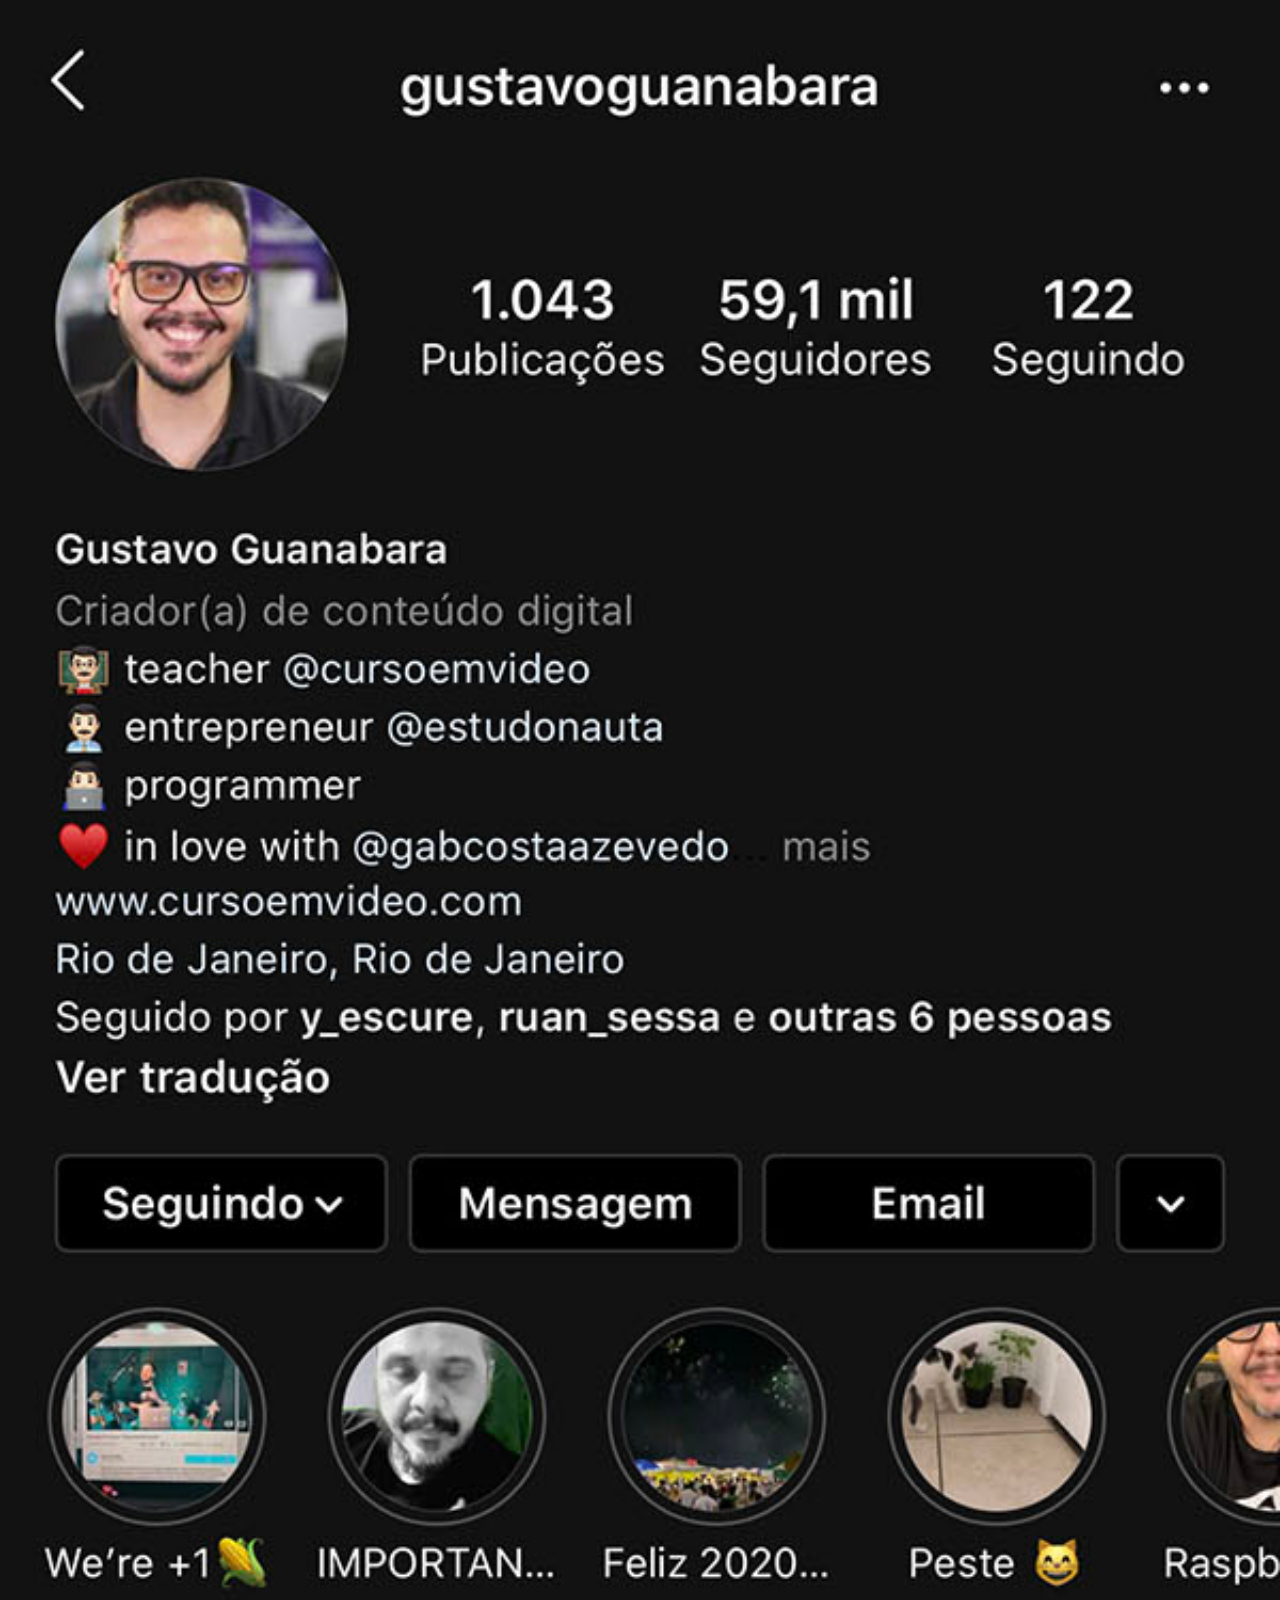
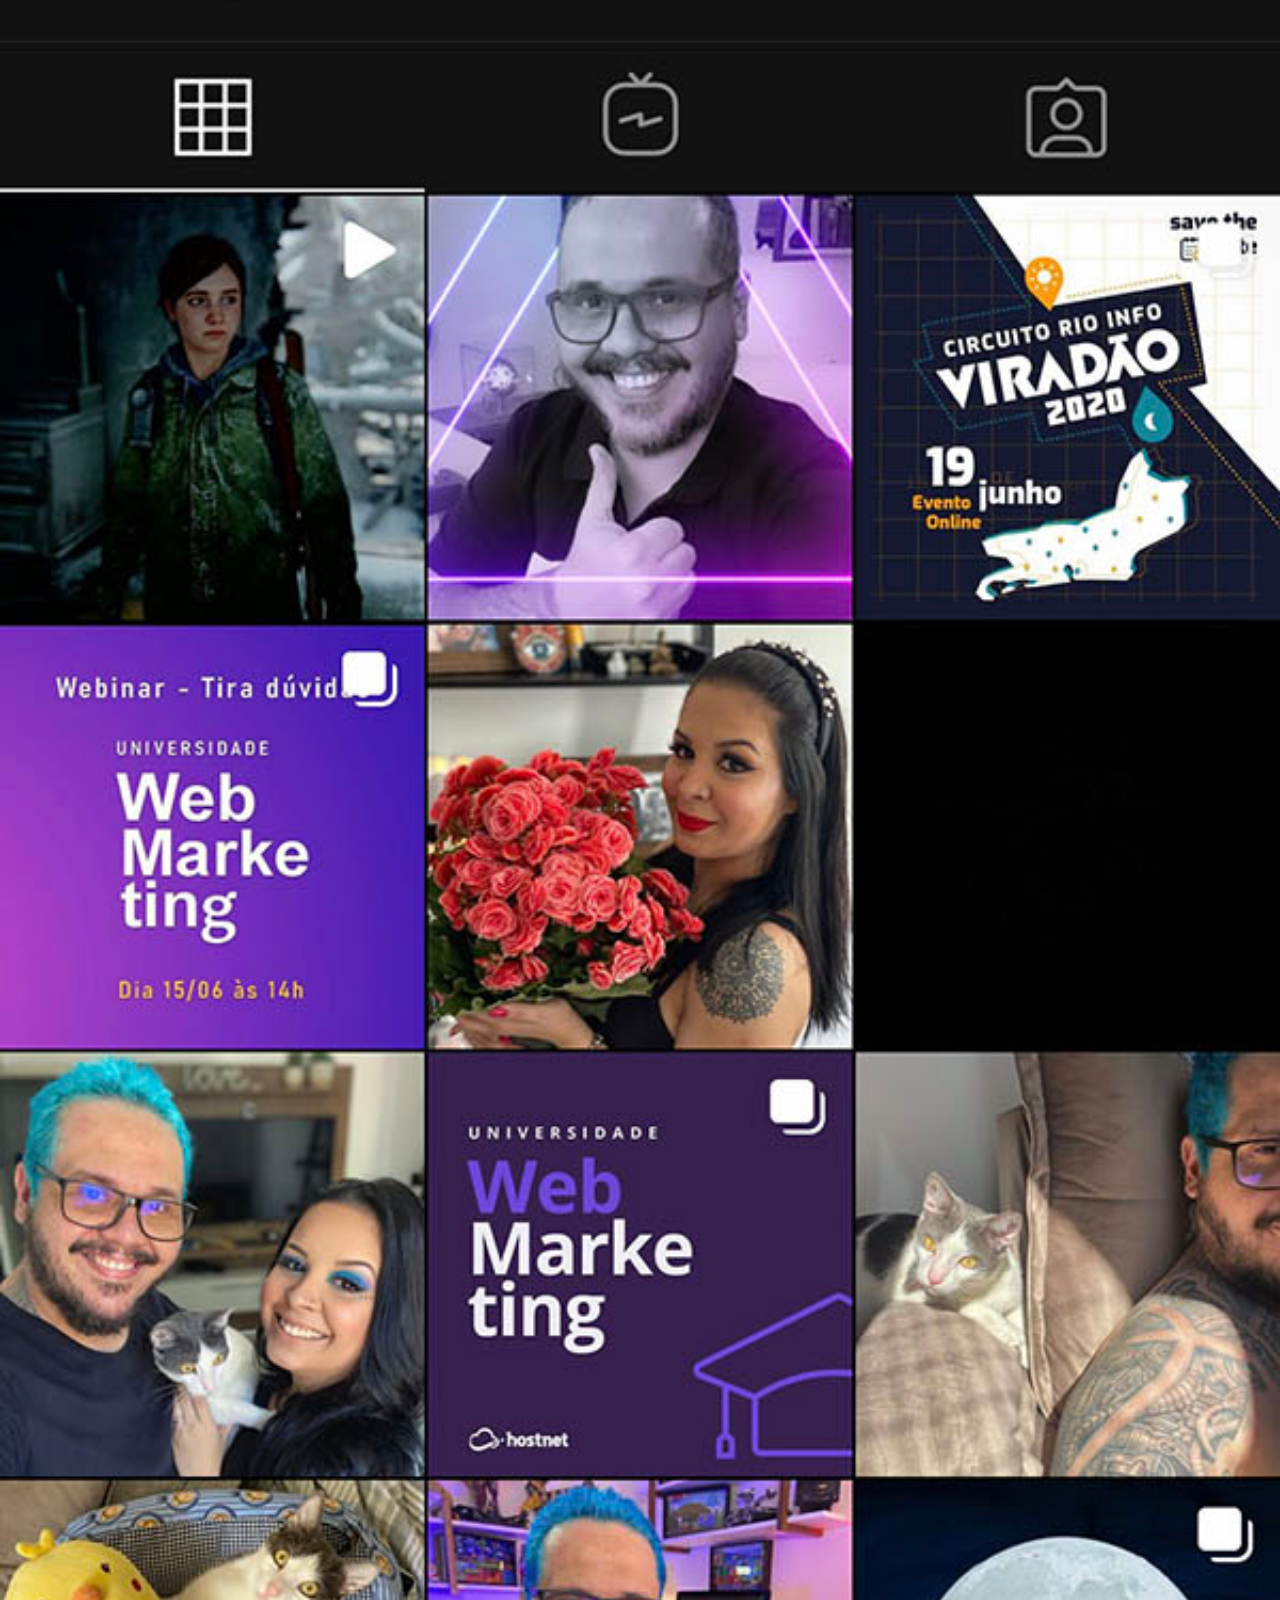
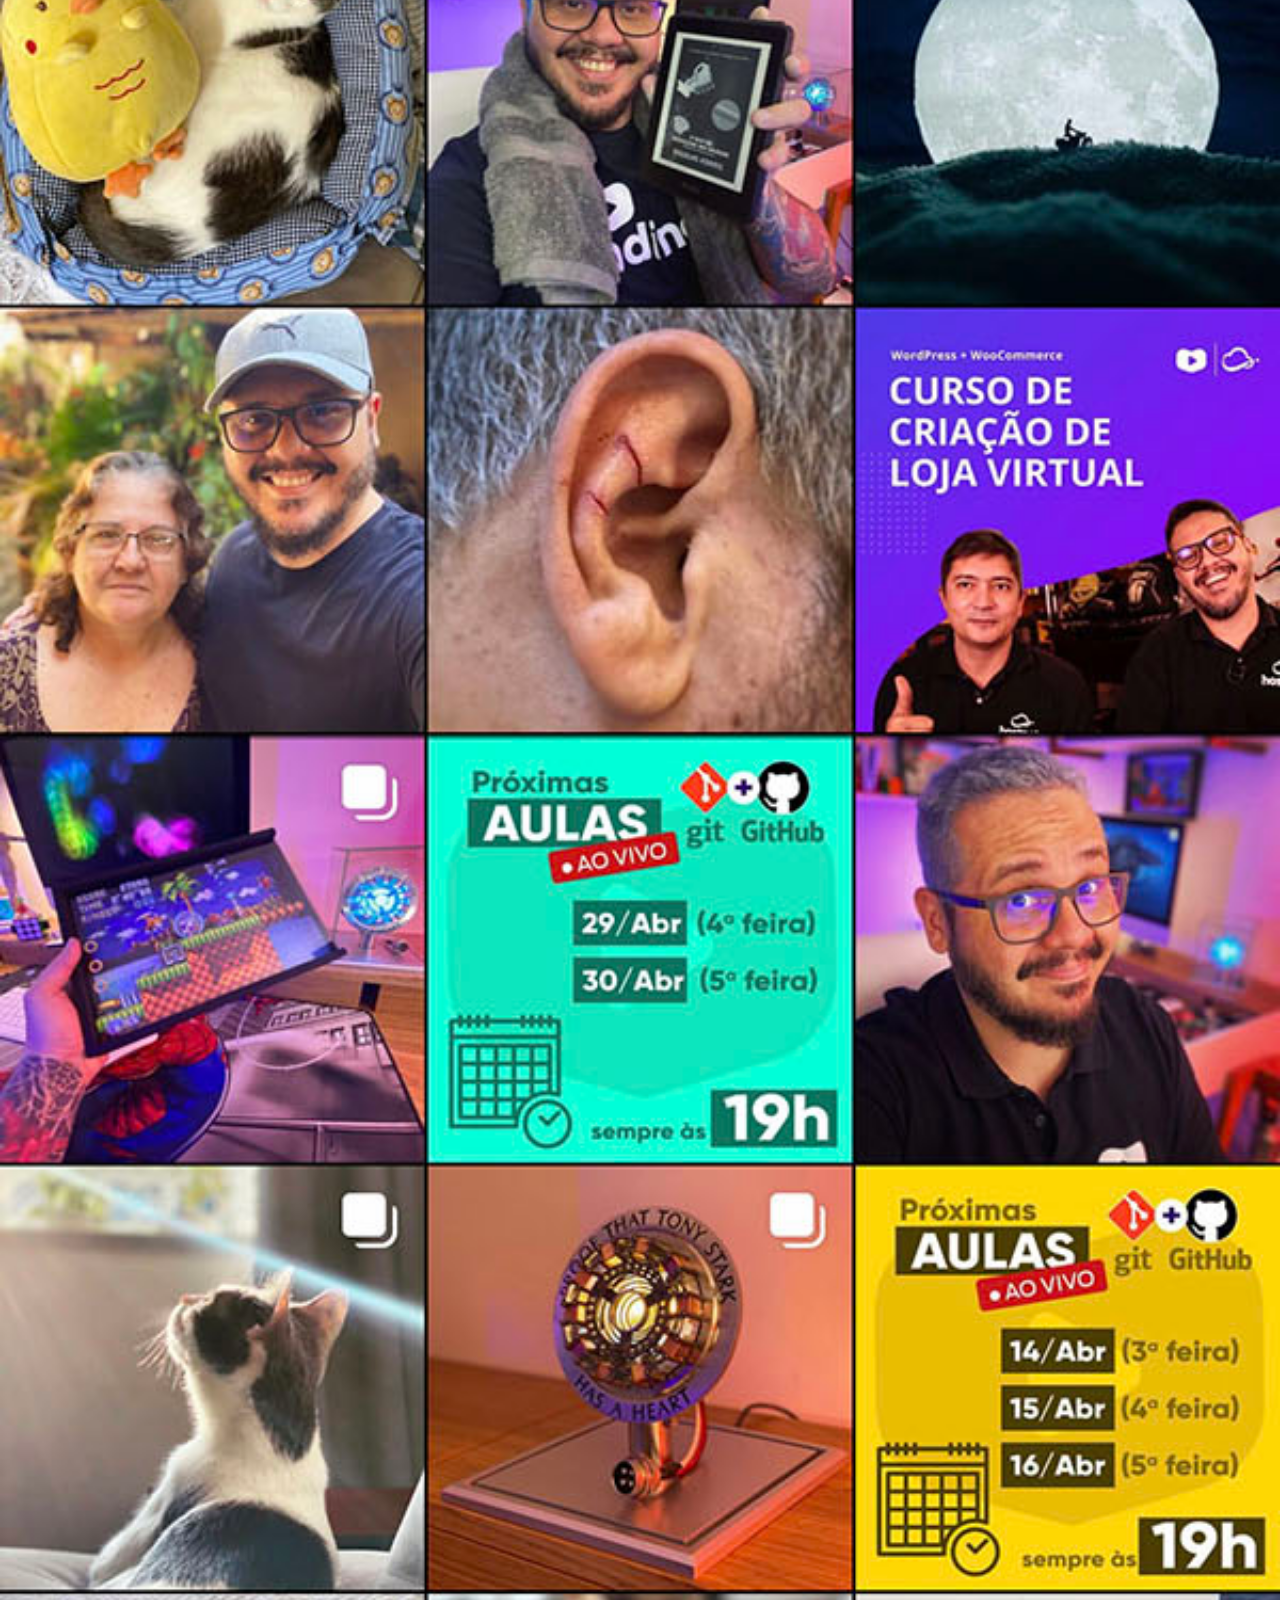
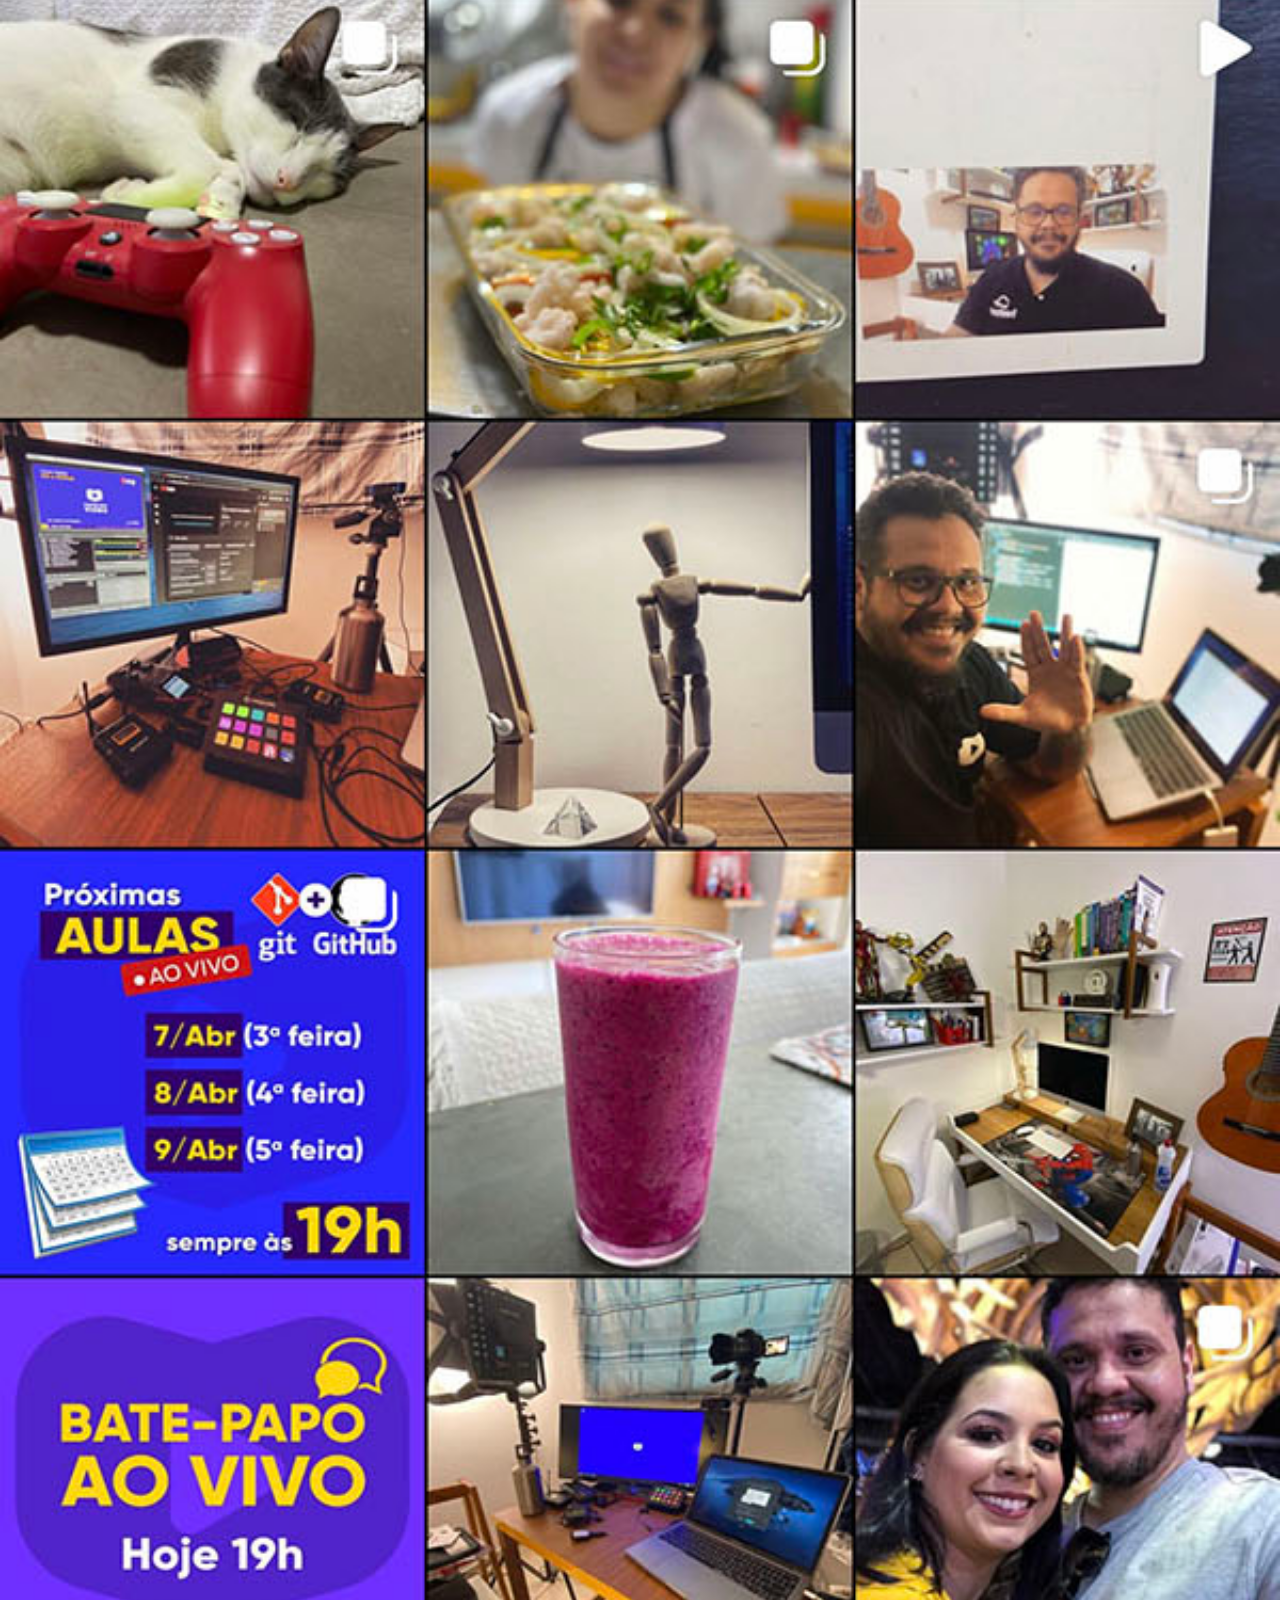
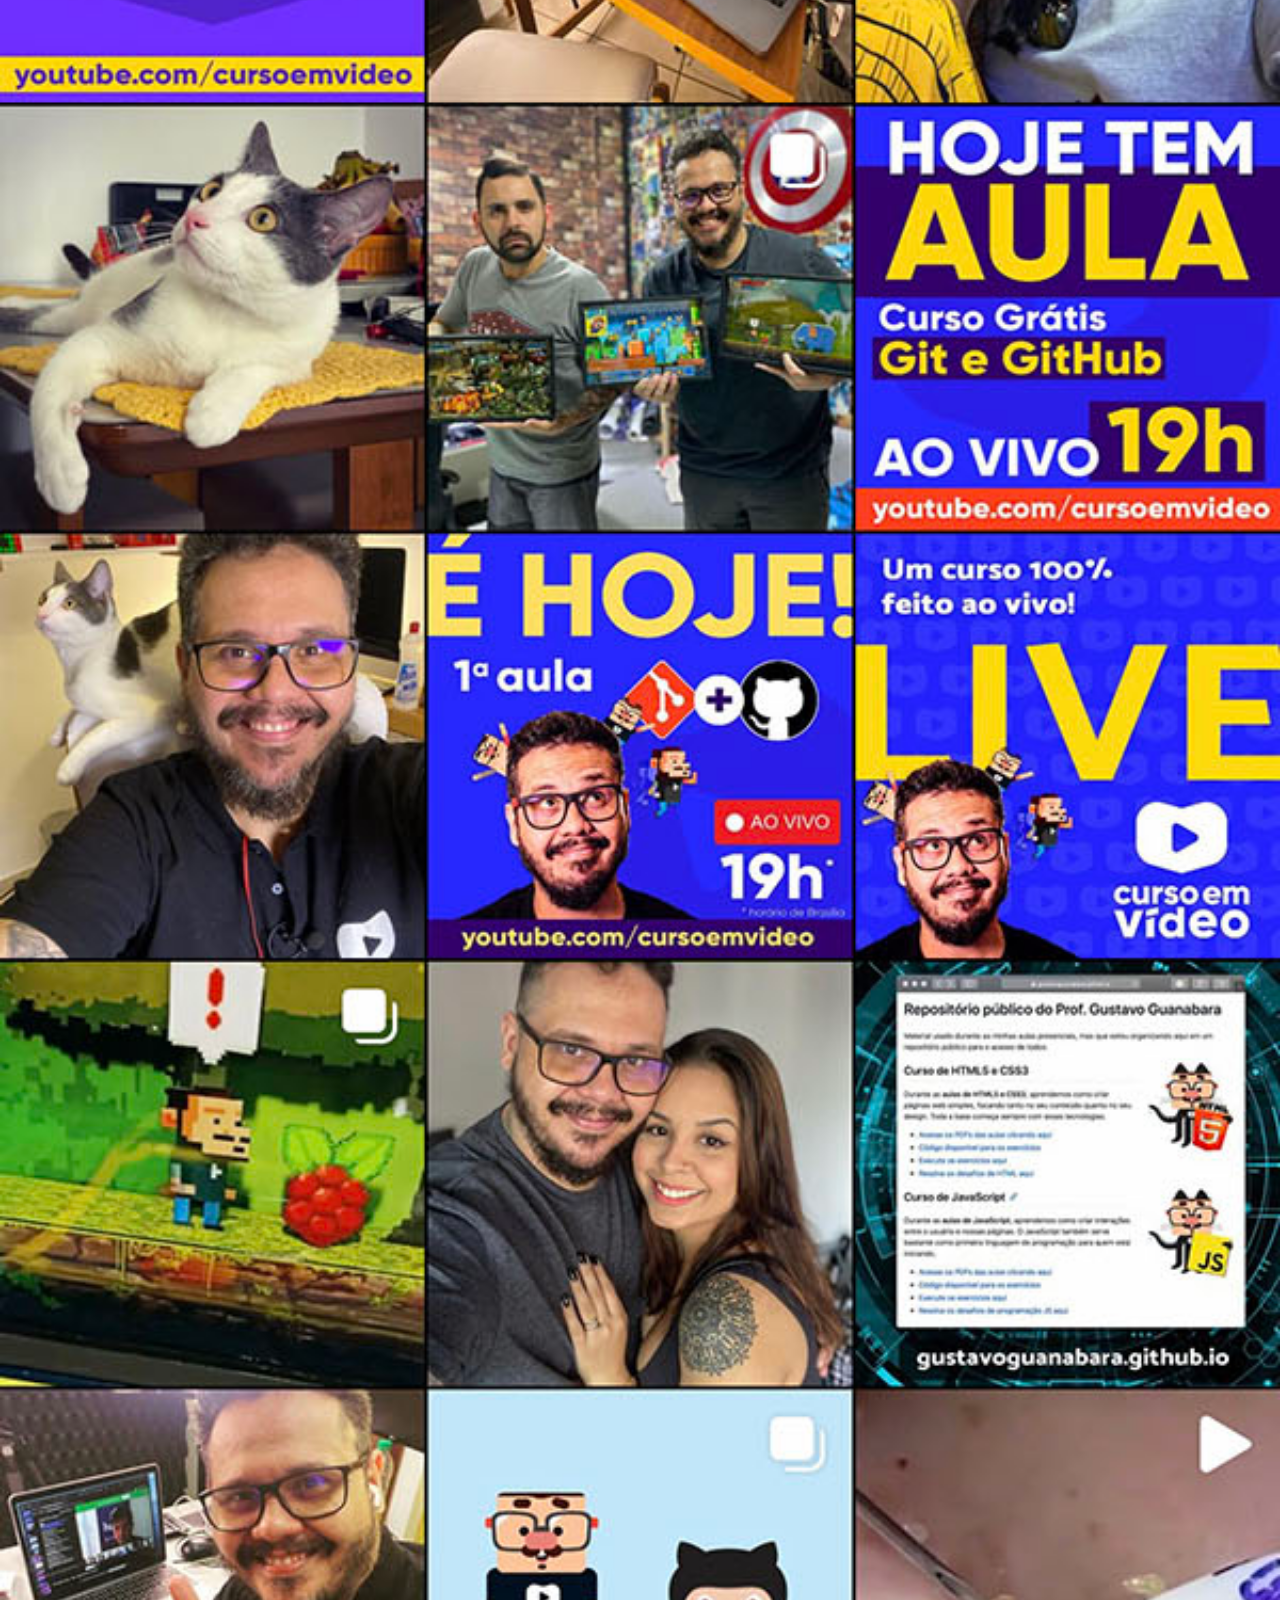
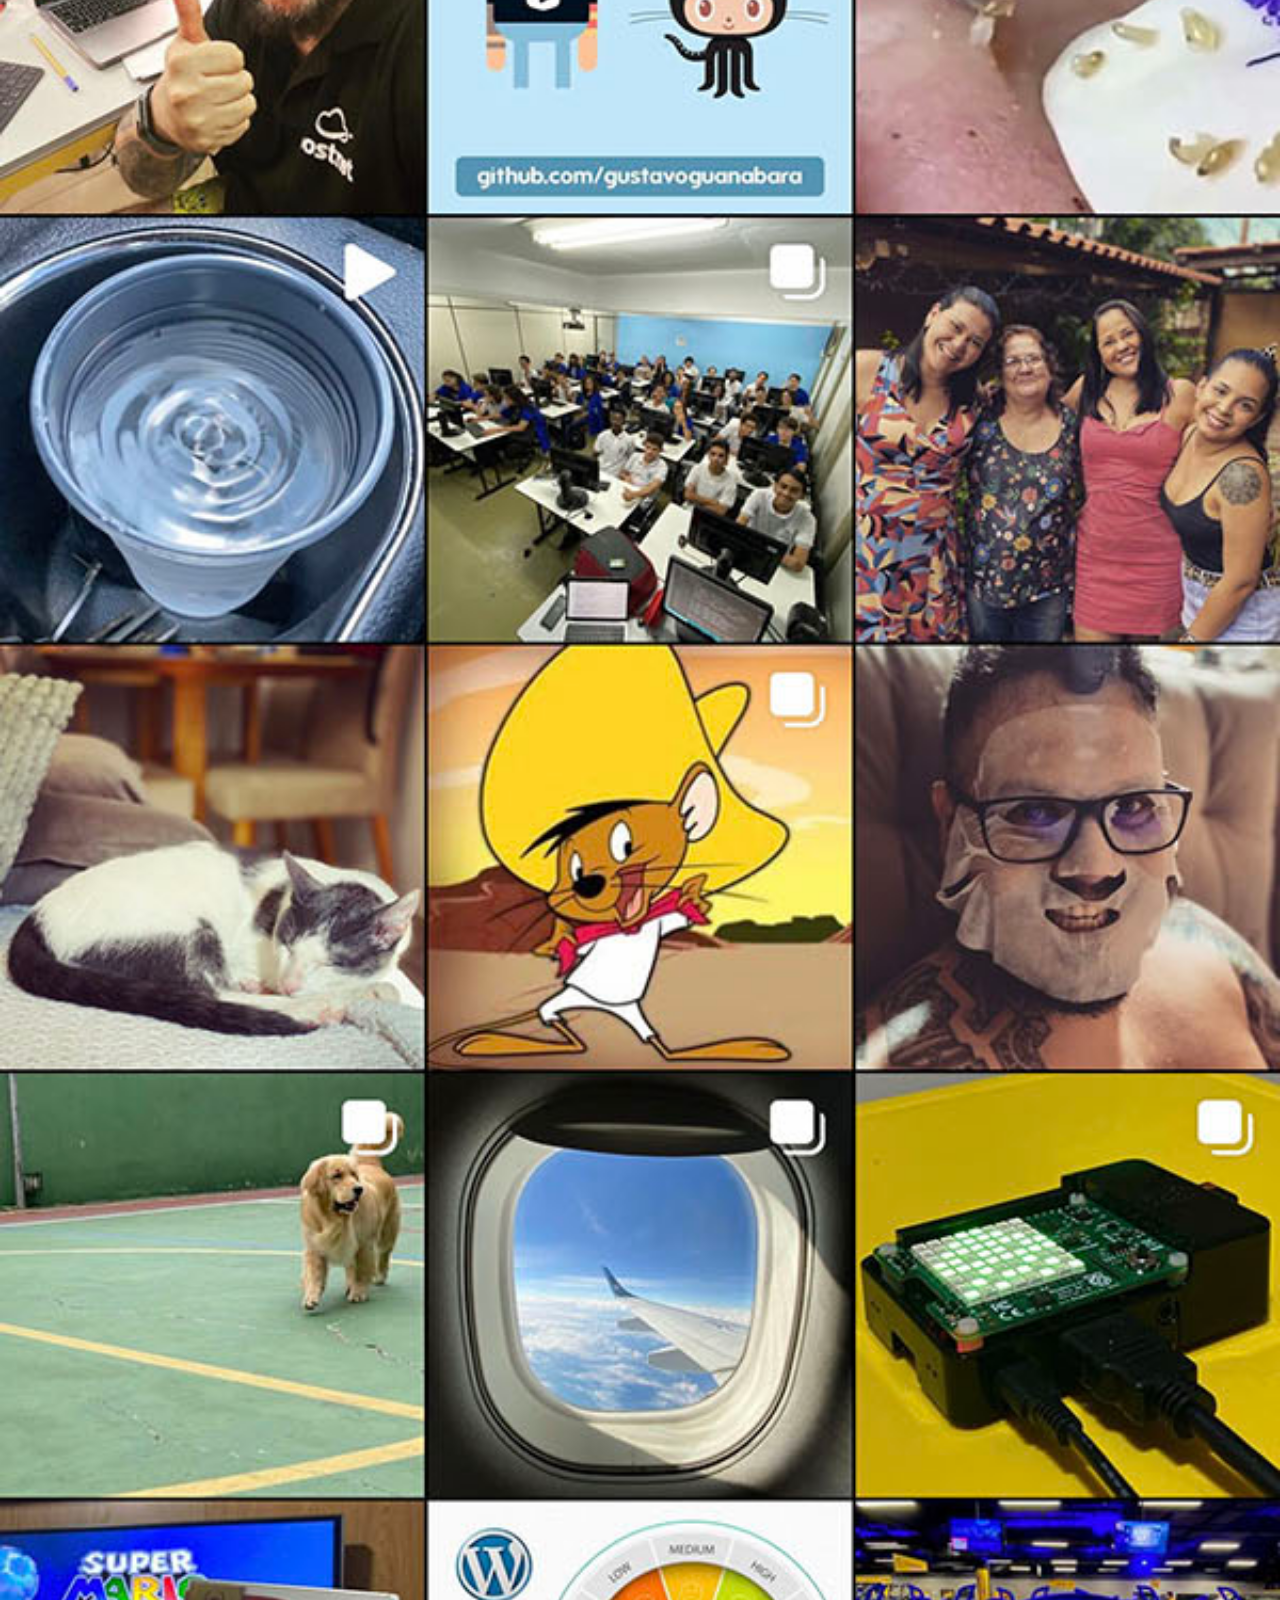
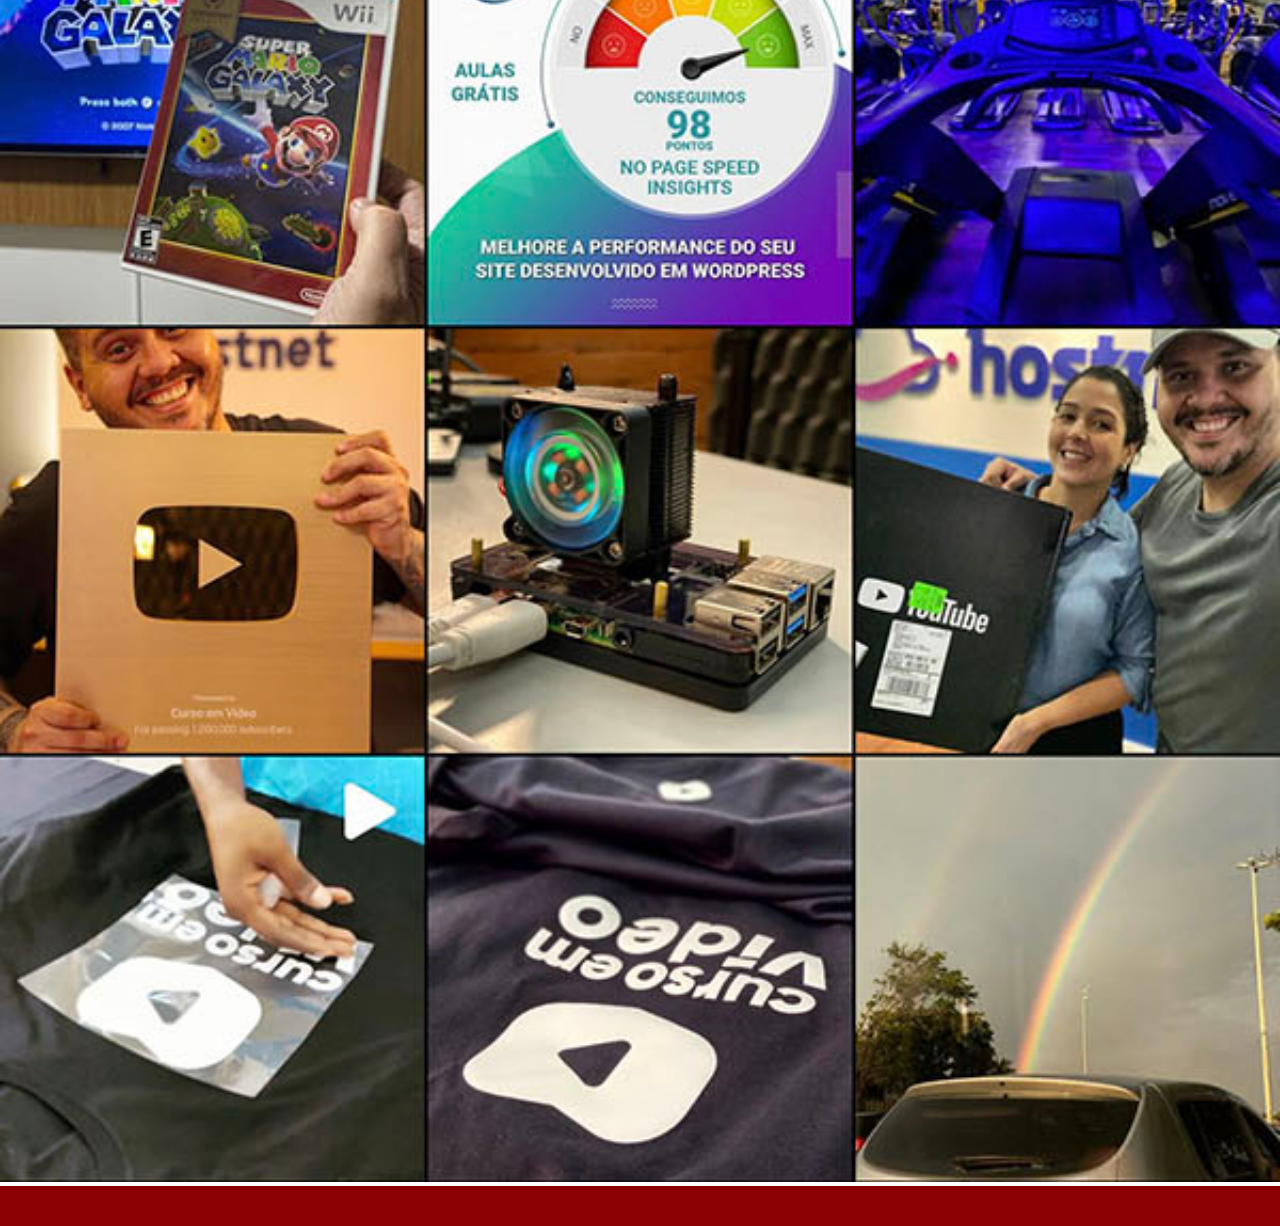
==== instagram.html @ a0f78fc9 "criando paginas" ====
<!DOCTYPE html>
<html lang="pt-br">
<head>
    <meta charset="UTF-8">
    <meta name="viewport" content="width=device-width, initial-scale=1.0">
    <link rel="stylesheet" href="style/social.css">
    <title>Instagram</title>
</head>
<body>
    <img src="imagens/tela-instagram.jpg" alt="">
    <a href=""></a>
</body>
</html>
---- style/social.css ----
@charset "UTF-8";


* {
    margin: 0px;
    padding: 0px;
    font-family: Arial, Helvetica, sans-serif;
}
img {
    width: 100vw;
}
::-webkit-scrollbar {
    width: 0px;
    height: 0px;
}
a {
    display: block;
    padding: 20px;
    background-color: darkred;
    text-align: center;
    font-weight: bolder;
    color: white;
    text-decoration: none;
}
a:hover {
    background-color: red;
}
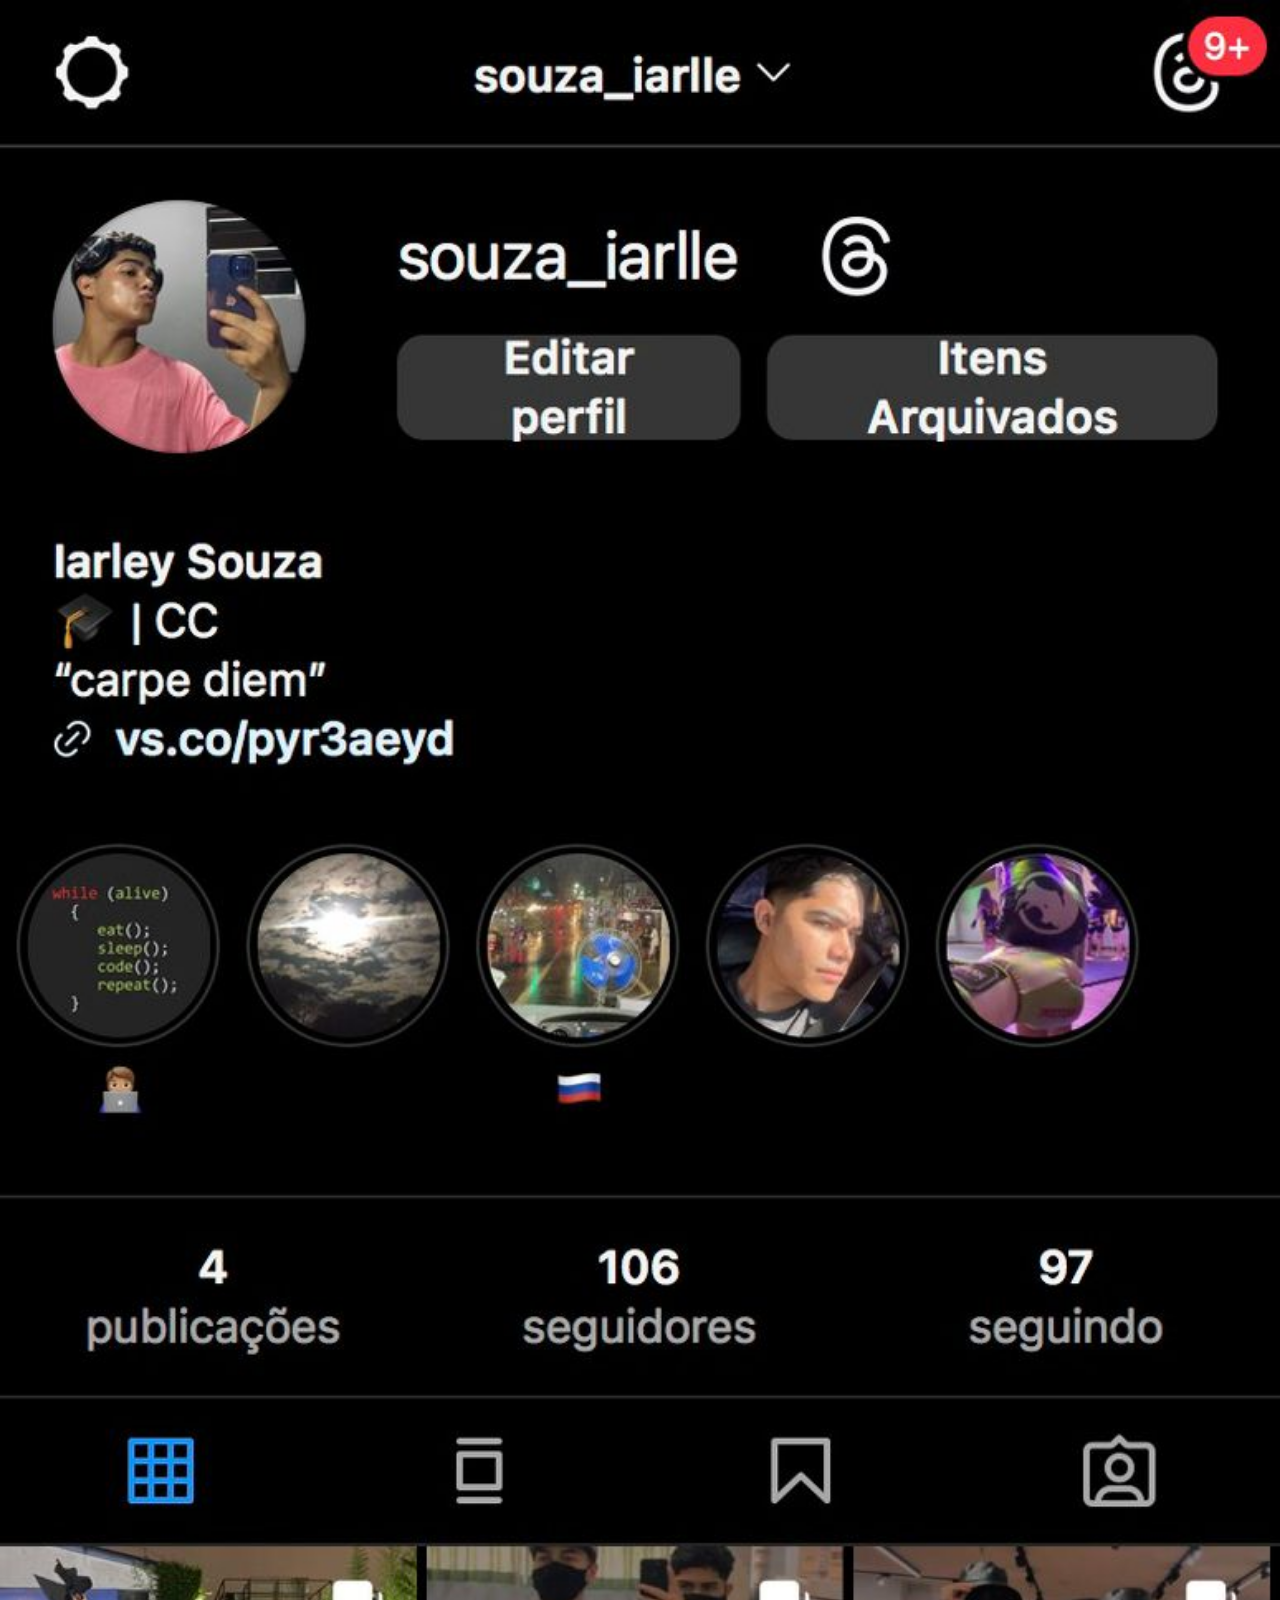
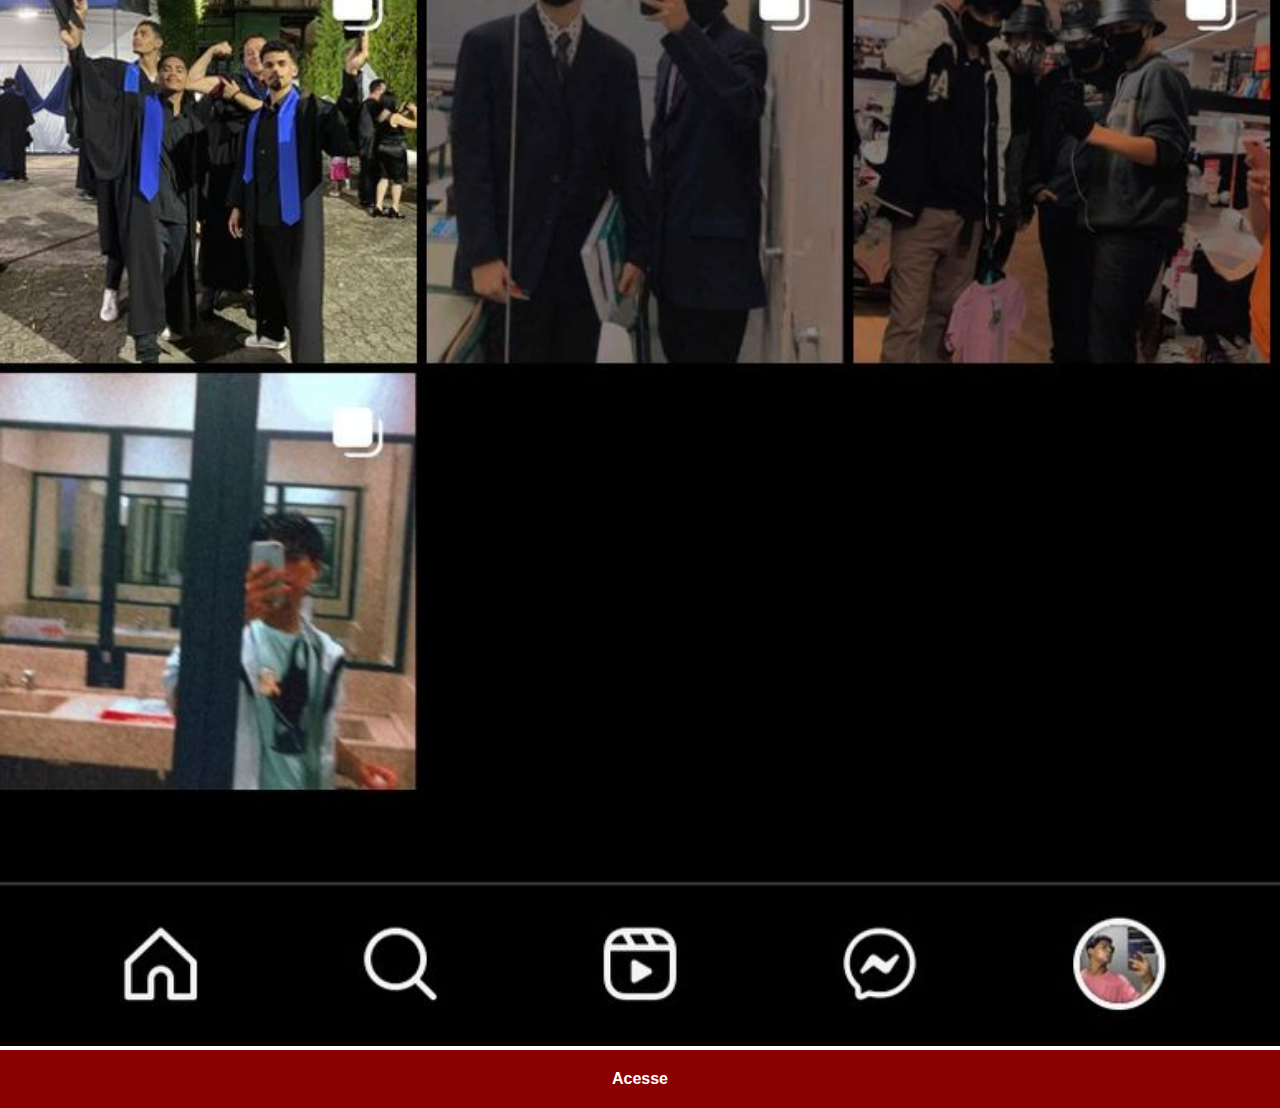
==== commit c5dbffe3: "Alterações concluidas" ====
--- a/instagram.html
+++ b/instagram.html
@@ -7,7 +7,7 @@
     <title>Instagram</title>
 </head>
 <body>
-    <img src="imagens/tela-instagram.jpg" alt="">
-    <a href=""></a>
+    <img src="imagens/tela-intagram.jpg" alt="Instagram">
+    <a href="https://www.instagram.com/souza_iarlle/" target="_blank">Acesse</a>
 </body>
 </html>